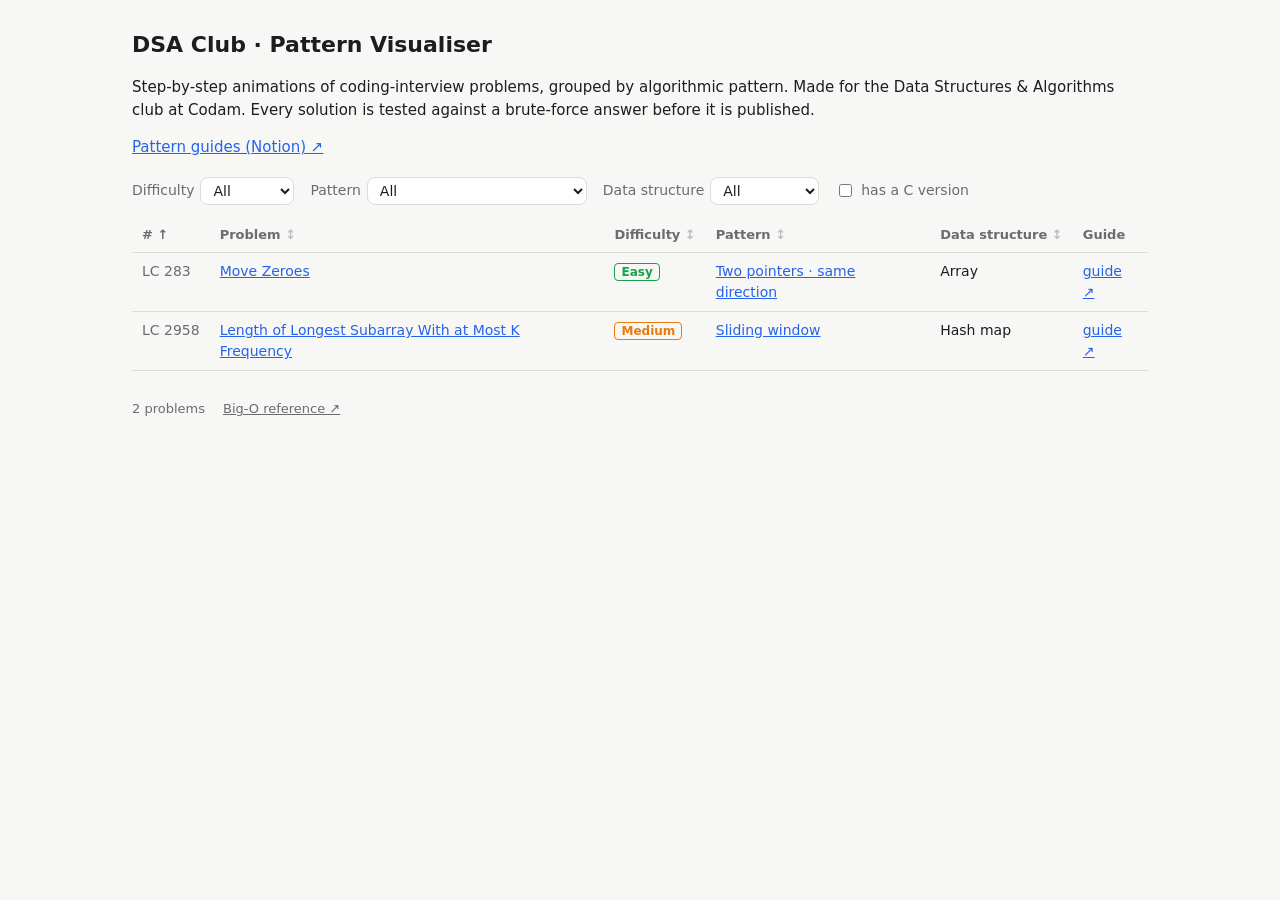
==== docs/index.html @ 3251c8bb "Pattern visualiser: core, build pipeline, LC 283, LC 2958, ADRs" ====
<!doctype html>
<html lang="en">
<head>
<meta charset="utf-8">
<meta name="viewport" content="width=device-width, initial-scale=1">
<title>Pattern Visualiser</title>
<meta name="description" content="Step-by-step animations of LeetCode solutions, grouped by algorithmic pattern.">
<link rel="stylesheet" href="core/tokens.css">
<link rel="stylesheet" href="core/viz.css">
</head>
<body>
<!-- Source: core/index.html (copied by build.py). Content comes from catalogue.js. -->
<div class="wrap" id="app"></div>
<script src="catalogue.js"></script>
<script src="core/viz.js"></script>
<script src="core/index.js"></script>
</body>
</html>
---- docs/core/tokens.css ----
/* =====================================================================
   tokens.css — the ONLY place where colour and size values live.
   Meaning of every token: .claude/skills/leetcode-pattern-visualizer/design-system.md
   Live preview: docs/gallery.html
   Values extracted from the first two pages (LC 283, LC 2958), Oct 2026.
   Tokens marked (default) were not in those pages and are proposals.
   ===================================================================== */

:root {
  /* ---- surface ---- */
  --bg: #f7f7f5;
  --panel: #ffffff;
  --ink: #1d1d1f;
  --muted: #6b6b70;
  --line: #dcdcd8;
  --code-bg: #f1f1ee;
  --code-hl: #fff2b8;
  --badge-ink: #ffffff;

  /* ---- roles: pointers ---- */
  --role-back: #2563eb;      /* left, slow, lo — the pointer that trails */
  --role-front: #ea7a0c;     /* right, fast, hi — the pointer that leads */
  --role-mid: #c026d3;       /* mid (default) */

  /* ---- roles: elements ---- */
  --role-current: #fcd34d;   /* element being examined now */
  --current-ink: #3b2f00;
  --role-swap: #7c3aed;      /* two elements changing places */
  --role-conflict: #dc2626;  /* rule broken */
  --conflict-bg: #fee2e2;
  --role-best: #16a34a;      /* part of the answer / final place / best so far */
  --best-bg: #dcfce7;
  --role-new: #0d9488;       /* just pushed / inserted (default) */
  --new-bg: #ccfbf1;         /* (default) */
  --role-gone: #b4b4ba;      /* dropped / discarded */
  --zero: #9a9aa0;           /* "empty" value such as 0 in Move Zeroes */
  --zero-bg: #ececea;

  /* ---- bands (ranges drawn behind cells) ---- */
  --band-window: rgba(37, 99, 235, .10);
  --band-window-edge: rgba(37, 99, 235, .55);
  --band-best: rgba(22, 163, 74, .12);
  --band-gap: rgba(120, 120, 130, .13);

  /* ---- count map ---- */
  --slot-fill: #93b4f5;

  /* ---- type ---- */
  --font-ui: system-ui, -apple-system, "Segoe UI", Roboto, sans-serif;
  --font-mono: ui-monospace, "SF Mono", Menlo, Consolas, monospace;
  --fs-body: 15px;
  --fs-title: 22px;
  --fs-caption: 16px;
  --fs-small: 13px;
  --fs-tiny: 12px;
  --fs-code: 12.5px;

  /* ---- shape and space ---- */
  --radius-panel: 10px;
  --radius-cell: 8px;
  --gap: 14px;
  --page-max: 1080px;

  /* ---- array row geometry (px numbers read by viz.js) ---- */
  --cell-pitch-min: 30;
  --cell-pitch-max: 60;

  /* ---- motion ---- */
  --t-move: .35s;
  --t-colour: .25s;
  --t-flash: .7s;
}

@media (prefers-color-scheme: dark) {
  :root:not([data-theme="light"]) {
    --bg: #141416; --panel: #1d1d20; --ink: #ececef; --muted: #9c9ca4; --line: #34343a;
    --code-bg: #18181b; --code-hl: #4a3f12; --badge-ink: #0b1220;
    --role-back: #60a5fa; --role-front: #fb923c; --role-mid: #e879f9;
    --role-current: #facc15; --current-ink: #2a2100;
    --role-swap: #a78bfa;
    --role-conflict: #f87171; --conflict-bg: #3f1a1a;
    --role-best: #4ade80; --best-bg: #14361f;
    --role-new: #2dd4bf; --new-bg: #0f3b36;
    --role-gone: #55555c; --zero: #7c7c84; --zero-bg: #26262b;
    --band-window: rgba(96, 165, 250, .13); --band-window-edge: rgba(96, 165, 250, .6);
    --band-best: rgba(74, 222, 128, .12); --band-gap: rgba(160, 160, 170, .12);
    --slot-fill: #3b5f9e;
  }
}

:root[data-theme="dark"] {
  --bg: #141416; --panel: #1d1d20; --ink: #ececef; --muted: #9c9ca4; --line: #34343a;
  --code-bg: #18181b; --code-hl: #4a3f12; --badge-ink: #0b1220;
  --role-back: #60a5fa; --role-front: #fb923c; --role-mid: #e879f9;
  --role-current: #facc15; --current-ink: #2a2100;
  --role-swap: #a78bfa;
  --role-conflict: #f87171; --conflict-bg: #3f1a1a;
  --role-best: #4ade80; --best-bg: #14361f;
  --role-new: #2dd4bf; --new-bg: #0f3b36;
  --role-gone: #55555c; --zero: #7c7c84; --zero-bg: #26262b;
  --band-window: rgba(96, 165, 250, .13); --band-window-edge: rgba(96, 165, 250, .6);
  --band-best: rgba(74, 222, 128, .12); --band-gap: rgba(160, 160, 170, .12);
  --slot-fill: #3b5f9e;
}

@media (prefers-reduced-motion: reduce) {
  :root { --t-move: 0s; --t-colour: 0s; --t-flash: 0s; }
}
---- docs/core/viz.css ----
/* viz.css — layout and components. Colours and sizes come from tokens.css only. */

* { box-sizing: border-box; }
body { margin: 0; background: var(--bg); color: var(--ink); font: var(--fs-body)/1.5 var(--font-ui); }
a { color: var(--role-back); }
code, pre, .mono { font-family: var(--font-mono); }
.wrap { max-width: var(--page-max); margin: 0 auto; padding: 20px 16px 40px; }
@media (min-width: 900px) { .wrap { padding: 28px 32px 48px; } }

/* ---------- header ---------- */
.vz-header { display: flex; flex-wrap: wrap; align-items: baseline; gap: 8px 14px; }
.vz-header h1 { font-size: var(--fs-title); margin: 0; }
.vz-meta { display: flex; flex-wrap: wrap; align-items: center; gap: 8px 12px; margin-top: 8px; }
.badge { background: var(--role-back); color: var(--badge-ink); border-radius: 999px; padding: 2px 10px;
  font-size: var(--fs-small); font-weight: 600; white-space: nowrap; }
.badge.ds { background: transparent; color: var(--ink); border: 1px solid var(--line); font-weight: 500; }
.pill { font-size: var(--fs-tiny); font-weight: 700; border-radius: 4px; padding: 1px 6px; border: 1px solid var(--line); color: var(--muted); }
.pill.easy { color: var(--role-best); border-color: var(--role-best); }
.pill.medium { color: var(--role-front); border-color: var(--role-front); }
.pill.hard { color: var(--role-conflict); border-color: var(--role-conflict); }
.cx { color: var(--muted); font-size: 14px; }
.ext { font-size: var(--fs-small); white-space: nowrap; }

/* ---------- panels ---------- */
.panel { background: var(--panel); border: 1px solid var(--line); border-radius: var(--radius-panel); padding: 14px 16px; }
details.panel { margin-top: var(--gap); }
summary { cursor: pointer; font-weight: 600; }
details ul { margin: 8px 0 0; padding-left: 20px; }
details li { margin: 3px 0; }
details details { margin-top: 10px; }
.note { color: var(--muted); font-size: var(--fs-small); }

/* ---------- approach tabs ---------- */
.vz-approaches { display: flex; flex-wrap: wrap; gap: 6px; margin-top: var(--gap); }
.vz-approaches button[aria-selected="true"] { border-color: var(--role-back); box-shadow: inset 0 0 0 1px var(--role-back); font-weight: 600; }

/* ---------- tables (constraints, compare, cheatsheet) ---------- */
.vz-table-wrap { overflow-x: auto; margin-top: 8px; }
table.vz-table { border-collapse: collapse; width: 100%; font-size: 14px; }
.vz-table th, .vz-table td { text-align: left; vertical-align: top; padding: 6px 10px; border-bottom: 1px solid var(--line); }
.vz-table th { color: var(--muted); font-weight: 600; font-size: var(--fs-small); }
.vz-table tr.hit td { background: var(--code-hl); font-weight: 600; }
.vz-sub { margin: 14px 0 0; font-size: 14px; }

/* ---------- buttons ---------- */
button { -webkit-user-select: none; user-select: none; font: inherit; color: var(--ink); background: var(--panel); border: 1px solid var(--line);
  border-radius: 8px; padding: 6px 12px; cursor: pointer; }
button:hover { border-color: var(--muted); }
button:disabled { opacity: .45; cursor: default; }
button[aria-pressed="true"] { border-color: var(--role-back); box-shadow: inset 0 0 0 1px var(--role-back); }
button:focus-visible, summary:focus-visible, a:focus-visible { outline: 2px solid var(--role-back); outline-offset: 2px; }

/* ---------- examples ---------- */
.vz-examples { display: flex; flex-wrap: wrap; gap: 8px; margin: var(--gap) 0; align-items: center; }
.vz-examples .lbl { color: var(--muted); font-size: 14px; }
.vz-examples .sep { flex-basis: 100%; height: 0; }

/* ---------- main area ---------- */
.vz-canvas { padding: 22px 16px 14px; overflow-x: auto; overflow-y: hidden; }
.vz-aux { display: grid; grid-template-columns: minmax(0, 1fr) minmax(0, 1fr); gap: var(--gap); }
.vz-aux > :only-child { grid-column: 1 / -1; }
@media (max-width: 860px) { .vz-aux { grid-template-columns: minmax(0, 1fr); } }
.vz-aux h3 { margin: 0 0 8px; font-size: 14px; }
.vz-aux h3 small { color: var(--muted); font-weight: 400; }

/* page layout (ADR 017): left = animation + code, right = variables, controls, caption */
.vz-stage { display: grid; grid-template-columns: minmax(0, 1.7fr) minmax(260px, 1fr); gap: var(--gap); align-items: start; }
.vz-col { display: flex; flex-direction: column; gap: var(--gap); min-width: 0; }
.vz-col > details.panel, .vz-col .vz-caption, .vz-col .vz-controls { margin-top: 0; }
.vz-stage .vz-aux { grid-template-columns: minmax(0, 1fr); }
#vz-code pre.code { max-height: 60vh; overflow: auto; }
@media (max-width: 900px) {
  .vz-stage { display: flex; flex-direction: column; }
  .vz-stage .vz-col { display: contents; }
  .vz-stage #vz-code { order: 9; }
}

/* ---------- array row ---------- */
.ar-track { position: relative; margin: 0 auto; }
.ar-band { position: absolute; border-radius: var(--radius-cell); transition: left var(--t-move), width var(--t-move), opacity .2s; }
.ar-band.window { background: var(--band-window); border: 2px solid var(--band-window-edge); }
.ar-band.best { background: var(--band-best); }
.ar-band.gap { background: var(--band-gap); }
.ar-blabel { position: absolute; top: 0; font-size: var(--fs-tiny); color: var(--muted); white-space: nowrap;
  transform: translateX(-50%); transition: left var(--t-move), opacity .2s; }
.ar-blabel.window { color: var(--role-back); font-weight: 600; }
.ar-arc { position: absolute; height: 12px; border: 2px solid var(--role-swap); border-bottom: 0;
  border-radius: 8px 8px 0 0; transition: opacity .2s; }
.ar-arc span { position: absolute; top: -16px; left: 50%; transform: translateX(-50%); font-size: 11px;
  color: var(--role-swap); font-weight: 700; background: var(--panel); padding: 0 4px; }
.ar-cell { position: absolute; left: 0; display: grid; place-items: center; border-radius: var(--radius-cell);
  border: 2px solid var(--line); background: var(--panel); font-weight: 700;
  transition: transform var(--t-move) ease, background var(--t-colour), border-color var(--t-colour), color var(--t-colour), opacity var(--t-colour); }
.ar-cell.zero { border-style: dashed; border-color: var(--zero); color: var(--zero); background: var(--zero-bg); }
.ar-cell.done { border-color: var(--role-best); background: var(--best-bg); }
.ar-cell.done::after { content: "✓"; position: absolute; top: -1px; right: 3px; font-size: 10px; color: var(--role-best); }
.ar-track.small .ar-cell.done::after { display: none; }
.ar-cell.best { border-color: var(--role-best); background: var(--best-bg); }
.ar-cell.out { opacity: .4; color: var(--role-gone); text-decoration: line-through; }
.ar-cell.removed { opacity: .55; color: var(--role-gone); text-decoration: line-through; border-style: dashed; border-color: var(--role-gone); }
.ar-cell.new { border-color: var(--role-new); background: var(--new-bg); }
.ar-cell.current { background: var(--role-current); color: var(--current-ink); border-color: var(--role-current); border-style: solid; }
.ar-cell.conflict { background: var(--conflict-bg); border-color: var(--role-conflict); color: var(--role-conflict); border-style: solid; }
.ar-cell.dup { border-color: var(--role-conflict); border-style: dashed; }
.ar-cell.swap { border-color: var(--role-swap); border-style: solid; box-shadow: 0 0 0 2px var(--role-swap); }
.ar-cell .tag { position: absolute; top: -9px; right: -6px; font-size: 10px; line-height: 14px; padding: 0 4px; border-radius: 7px;
  background: var(--role-conflict); color: #fff; text-decoration: none; font-weight: 700; }
.ar-idx { position: absolute; text-align: center; font-size: var(--fs-tiny); color: var(--muted); }
.ar-ptr { position: absolute; text-align: center; font-size: var(--fs-tiny); font-weight: 700; line-height: 1.1;
  transition: left var(--t-move), opacity .2s; white-space: nowrap; }
.ar-ptr.back { color: var(--role-back); }
.ar-ptr.front { color: var(--role-front); }
.ar-ptr.mid { color: var(--role-mid); }
.ar-bar { position: absolute; height: 6px; border-radius: 3px; background: var(--role-best); transition: left var(--t-move), width var(--t-move), opacity .2s; }
.ar-barlbl { position: absolute; font-size: var(--fs-tiny); color: var(--role-best); font-weight: 600; white-space: nowrap; transition: left var(--t-move), opacity .2s; }

/* ---------- variables panel ---------- */
.vars { display: grid; grid-template-columns: auto 1fr; gap: 4px 14px; margin: 0; font-size: 14px; }
.vars dt { color: var(--muted); }
.vars dt.back { color: var(--role-back); } .vars dt.front { color: var(--role-front); } .vars dt.mid { color: var(--role-mid); }
.vars dd { margin: 0; font-weight: 600; overflow-wrap: anywhere; }
.vars dd span { display: inline-block; padding: 0 8px; margin-left: -8px; border-radius: 6px; }
.vars dd span.flash { animation: vz-flash var(--t-flash) ease-out; }
@keyframes vz-flash { 0% { background: var(--role-best); color: #fff; } 100% { background: transparent; } }

/* ---------- count map ---------- */
.cm-row { display: flex; align-items: center; gap: 10px; padding: 3px 6px; border-radius: 6px; font-size: 14px; }
.cm-row.over { background: var(--conflict-bg); }
.cm-key { min-width: 42px; text-align: right; font-weight: 700; }
.cm-slots { display: flex; gap: 4px; flex-wrap: wrap; }
.cm-slot { width: 20px; height: 20px; border-radius: 4px; border: 2px solid var(--line); transition: background .2s; }
.cm-slot.on { background: var(--slot-fill); border-color: var(--slot-fill); }
.cm-slot.extra { border-style: dashed; border-color: var(--role-conflict); }
.cm-slot.extra.on { background: var(--role-conflict); }
.cm-num { color: var(--muted); font-size: var(--fs-small); }
.cm-row.over .cm-num { color: var(--role-conflict); font-weight: 700; }

/* ---------- key-value map ---------- */
.kv { width: 100%; border-collapse: collapse; font-size: 14px; }
.kv td { padding: 3px 8px; border-bottom: 1px solid var(--line); }
.kv td:first-child { font-weight: 700; text-align: right; width: 40%; }
.kv tr.hit td { background: var(--best-bg); }
.kv tr.new td { background: var(--new-bg); }

/* ---------- stack and queue ---------- */
.stk { display: flex; flex-direction: column-reverse; gap: 4px; align-items: stretch; max-width: 120px; }
.stk div, .que div { border: 2px solid var(--line); border-radius: 6px; padding: 2px 8px; text-align: center; font-weight: 700; font-family: var(--font-mono); }
.stk div.top { border-color: var(--role-front); }
.stk div.new, .que div.new { border-color: var(--role-new); background: var(--new-bg); }
.stk div.gone, .que div.gone { opacity: .4; text-decoration: line-through; }
.que { display: flex; gap: 4px; flex-wrap: wrap; }
.sq-lbl { font-size: var(--fs-tiny); color: var(--muted); }

/* ---------- caption ---------- */
.vz-caption { margin-top: var(--gap); }
.vz-caption .phase { display: inline-block; font-size: 11px; font-weight: 700; text-transform: uppercase; letter-spacing: .05em;
  color: var(--muted); border: 1px solid var(--line); border-radius: 4px; padding: 0 6px; margin-right: 6px; }
.vz-cap { font-size: var(--fs-caption); }
.vz-inv { color: var(--muted); font-size: var(--fs-small); margin-top: 6px; }

/* ---------- controls ---------- */
.vz-controls { display: flex; flex-wrap: wrap; align-items: center; gap: 8px; margin-top: var(--gap); }
.vz-controls label { display: flex; align-items: center; gap: 6px; color: var(--muted); font-size: 14px; }
.vz-counter { margin-left: auto; color: var(--muted); font-variant-numeric: tabular-nums; }
.hint { color: var(--muted); font-size: var(--fs-tiny); margin-top: 8px; }

/* ---------- legend ---------- */
.vz-legend { display: flex; flex-wrap: wrap; gap: 8px 18px; margin-top: var(--gap); font-size: var(--fs-small); }
.vz-legend div { display: flex; align-items: center; gap: 6px; }
.sw { width: 22px; height: 18px; border-radius: 5px; border: 2px solid var(--line); display: inline-grid; place-items: center; font-size: 10px; flex: none; }
.sw.ptr { border: 0; font-weight: 700; font-size: 12px; }
.sw.ptr.back { color: var(--role-back); } .sw.ptr.front { color: var(--role-front); } .sw.ptr.mid { color: var(--role-mid); }
.sw.current { background: var(--role-current); border-color: var(--role-current); }
.sw.swap { border-color: var(--role-swap); box-shadow: 0 0 0 2px var(--role-swap); }
.sw.done { background: var(--best-bg); border-color: var(--role-best); color: var(--role-best); }
.sw.done::after { content: "✓"; }
.sw.best { background: var(--best-bg); border-color: var(--role-best); }
.sw.zero { background: var(--zero-bg); border: 2px dashed var(--zero); }
.sw.conflict { background: var(--conflict-bg); border-color: var(--role-conflict); color: var(--role-conflict); }
.sw.conflict::after { content: "!"; font-weight: 700; }
.sw.dup { border: 2px dashed var(--role-conflict); }
.sw.removed { border: 2px dashed var(--role-gone); color: var(--role-gone); text-decoration: line-through; }
.sw.removed::after, .sw.out::after { content: "x"; }
.sw.out { opacity: .4; text-decoration: line-through; }
.sw.new { background: var(--new-bg); border-color: var(--role-new); }
.sw.band-window { background: var(--band-window); border-color: var(--band-window-edge); }
.sw.band-best { background: var(--band-best); border: 0; }
.sw.band-gap { background: var(--band-gap); border: 0; }
.sw.bar { background: var(--role-best); border: 0; height: 6px; }
.sw.slot { background: var(--slot-fill); border-color: var(--slot-fill); }
.sw.slot-over { border: 2px dashed var(--role-conflict); }

/* ---------- code drawer ---------- */
.vz-tabs { display: flex; flex-wrap: wrap; gap: 6px; margin: 10px 0; }
.vz-tabs button[aria-selected="true"] { border-color: var(--role-front); box-shadow: inset 0 0 0 1px var(--role-front); font-weight: 600; }
.acc { color: var(--role-best); font-weight: 700; margin-left: 4px; }
pre.code { margin: 0; padding: 8px 0; background: var(--code-bg); border-radius: 8px; overflow-x: auto; font-size: var(--fs-code); }
.ln { display: block; padding: 1px 12px 1px 0; white-space: pre; border-left: 3px solid transparent; }
.ln b { display: inline-block; width: 30px; text-align: right; padding-right: 10px; color: var(--muted); font-weight: 400; }
.ln.on { background: var(--code-hl); border-left-color: var(--role-front); }
.ln .c { color: var(--muted); }

/* ---------- footer ---------- */
.vz-footer { margin-top: 28px; display: flex; flex-wrap: wrap; gap: 6px 18px; font-size: var(--fs-small); color: var(--muted); }
.vz-footer a { color: var(--muted); }

/* ---------- index ---------- */
.ix-table { border-collapse: collapse; width: 100%; font-size: 14px; }
.ix-table th, .ix-table td { text-align: left; vertical-align: top; padding: 8px 10px; border-bottom: 1px solid var(--line); }
.ix-table th { color: var(--muted); font-weight: 600; font-size: var(--fs-small); white-space: nowrap; }
.ix-table th button { all: unset; cursor: pointer; }
.ix-table th button:focus-visible { outline: 2px solid var(--role-back); outline-offset: 2px; }
.ix-table th[aria-sort] button::after { content: " ↕"; opacity: .4; }
.ix-table th[aria-sort="ascending"] button::after { content: " ↑"; opacity: 1; }
.ix-table th[aria-sort="descending"] button::after { content: " ↓"; opacity: 1; }
.ix-table td.id { white-space: nowrap; color: var(--muted); font-variant-numeric: tabular-nums; }
.ix-table td div + div { margin-top: 4px; }
.ix-wrap { overflow-x: auto; margin-top: 12px; }
.ix-filters { display: flex; flex-wrap: wrap; align-items: center; gap: 8px 16px; margin-top: 18px; font-size: 14px; color: var(--muted); }
.ix-filters label { display: flex; align-items: center; gap: 6px; }
.ix-filters select { font: inherit; color: var(--ink); background: var(--panel); border: 1px solid var(--line); border-radius: 8px; padding: 4px 8px; max-width: 220px; }
.easter { opacity: .5; }

/* ---------- gallery ---------- */
.gl-section { margin-top: 26px; }
.gl-section > h2 { font-size: 17px; margin: 0 0 4px; }
.gl-section > p { margin: 0 0 10px; color: var(--muted); font-size: 14px; }
.gl-swatches { display: grid; grid-template-columns: repeat(auto-fill, minmax(230px, 1fr)); gap: 10px; }
.gl-swatch { display: flex; gap: 10px; align-items: center; }
.gl-chip { width: 36px; height: 36px; border-radius: 8px; border: 1px solid var(--line); flex: none; }
.gl-swatch code { font-size: var(--fs-tiny); color: var(--muted); }
.gl-grid { display: grid; grid-template-columns: repeat(auto-fill, minmax(300px, 1fr)); gap: 10px; }
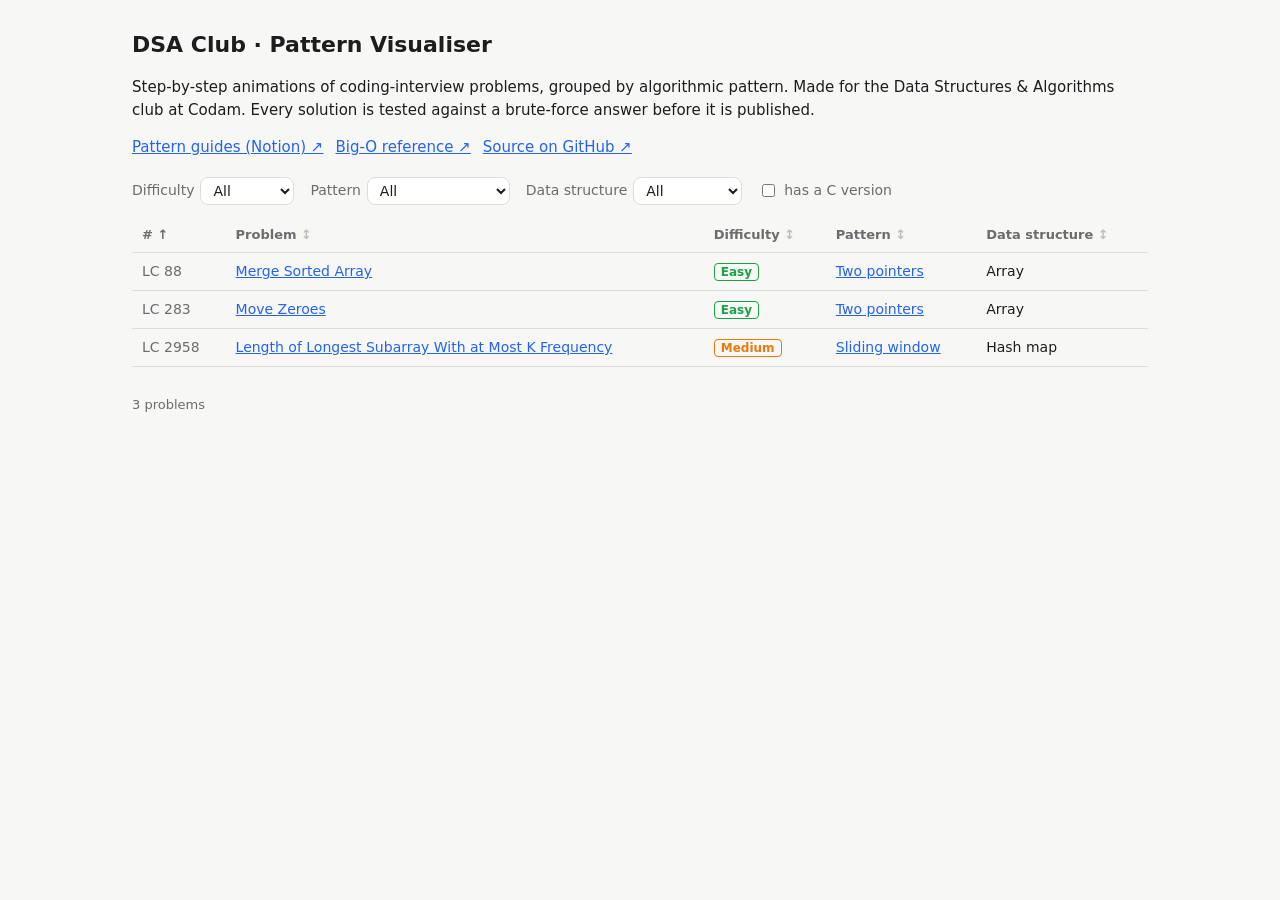
==== commit 913817e8: "Add GoatCounter analytics to published pages (ADR 024) - site.json "goatcounter": "dsa-visualiser"; " ====
--- a/docs/index.html
+++ b/docs/index.html
@@ -14,5 +14,6 @@
 <script src="catalogue.js"></script>
 <script src="core/viz.js"></script>
 <script src="core/index.js"></script>
+<script data-goatcounter="https://dsa-visualiser.goatcounter.com/count" async src="https://gc.zgo.at/count.js"></script>
 </body>
 </html>
--- a/docs/core/viz.css
+++ b/docs/core/viz.css
@@ -8,6 +8,7 @@
 @media (min-width: 900px) { .wrap { padding: 28px 32px 48px; } }
 
 /* ---------- header ---------- */
+.vz-back { display: inline-block; margin-bottom: 8px; font-size: var(--fs-small); }
 .vz-header { display: flex; flex-wrap: wrap; align-items: baseline; gap: 8px 14px; }
 .vz-header h1 { font-size: var(--fs-title); margin: 0; }
 .vz-meta { display: flex; flex-wrap: wrap; align-items: center; gap: 8px 12px; margin-top: 8px; }
@@ -60,8 +61,8 @@
 .vz-aux { display: grid; grid-template-columns: minmax(0, 1fr) minmax(0, 1fr); gap: var(--gap); }
 .vz-aux > :only-child { grid-column: 1 / -1; }
 @media (max-width: 860px) { .vz-aux { grid-template-columns: minmax(0, 1fr); } }
-.vz-aux h3 { margin: 0 0 8px; font-size: 14px; }
-.vz-aux h3 small { color: var(--muted); font-weight: 400; }
+.vz-aux h3, .vz-canvas h3 { margin: 0 0 8px; font-size: 14px; }
+.vz-aux h3 small, .vz-canvas h3 small { color: var(--muted); font-weight: 400; }
 
 /* page layout (ADR 017): left = animation + code, right = variables, controls, caption */
 .vz-stage { display: grid; grid-template-columns: minmax(0, 1.7fr) minmax(260px, 1fr); gap: var(--gap); align-items: start; }
@@ -192,11 +193,13 @@
 
 /* ---------- code drawer ---------- */
 .vz-tabs { display: flex; flex-wrap: wrap; gap: 6px; margin: 10px 0; }
+.vz-codebar { display: flex; align-items: flex-start; gap: 6px; margin: 10px 0; }
+.vz-codebar .vz-tabs { flex: 1; margin: 0; }
 .vz-tabs button[aria-selected="true"] { border-color: var(--role-front); box-shadow: inset 0 0 0 1px var(--role-front); font-weight: 600; }
 .acc { color: var(--role-best); font-weight: 700; margin-left: 4px; }
 pre.code { margin: 0; padding: 8px 0; background: var(--code-bg); border-radius: 8px; overflow-x: auto; font-size: var(--fs-code); }
 .ln { display: block; padding: 1px 12px 1px 0; white-space: pre; border-left: 3px solid transparent; }
-.ln b { display: inline-block; width: 30px; text-align: right; padding-right: 10px; color: var(--muted); font-weight: 400; }
+.ln::before { content: attr(data-n); display: inline-block; width: 30px; text-align: right; padding-right: 10px; color: var(--muted); font-weight: 400; }
 .ln.on { background: var(--code-hl); border-left-color: var(--role-front); }
 .ln .c { color: var(--muted); }
 
@@ -219,7 +222,6 @@
 .ix-filters { display: flex; flex-wrap: wrap; align-items: center; gap: 8px 16px; margin-top: 18px; font-size: 14px; color: var(--muted); }
 .ix-filters label { display: flex; align-items: center; gap: 6px; }
 .ix-filters select { font: inherit; color: var(--ink); background: var(--panel); border: 1px solid var(--line); border-radius: 8px; padding: 4px 8px; max-width: 220px; }
-.easter { opacity: .5; }
 
 /* ---------- gallery ---------- */
 .gl-section { margin-top: 26px; }
